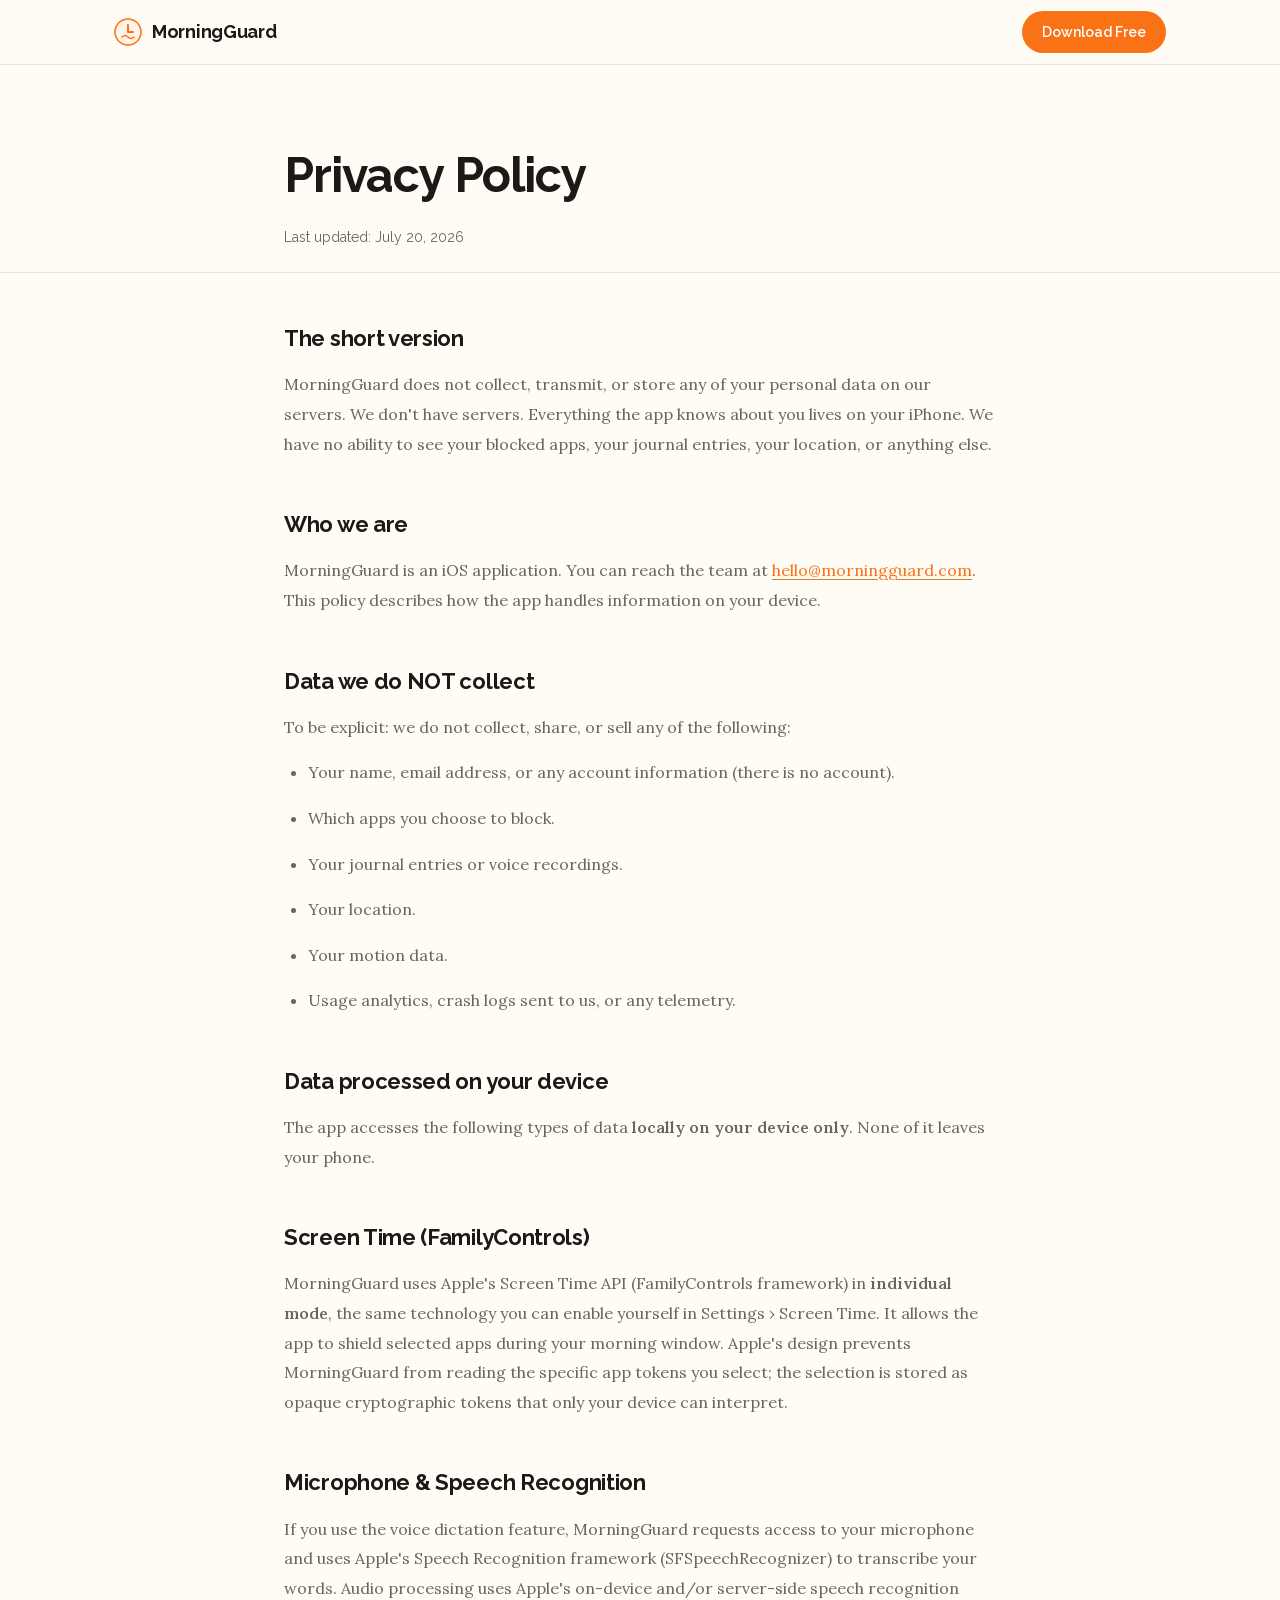
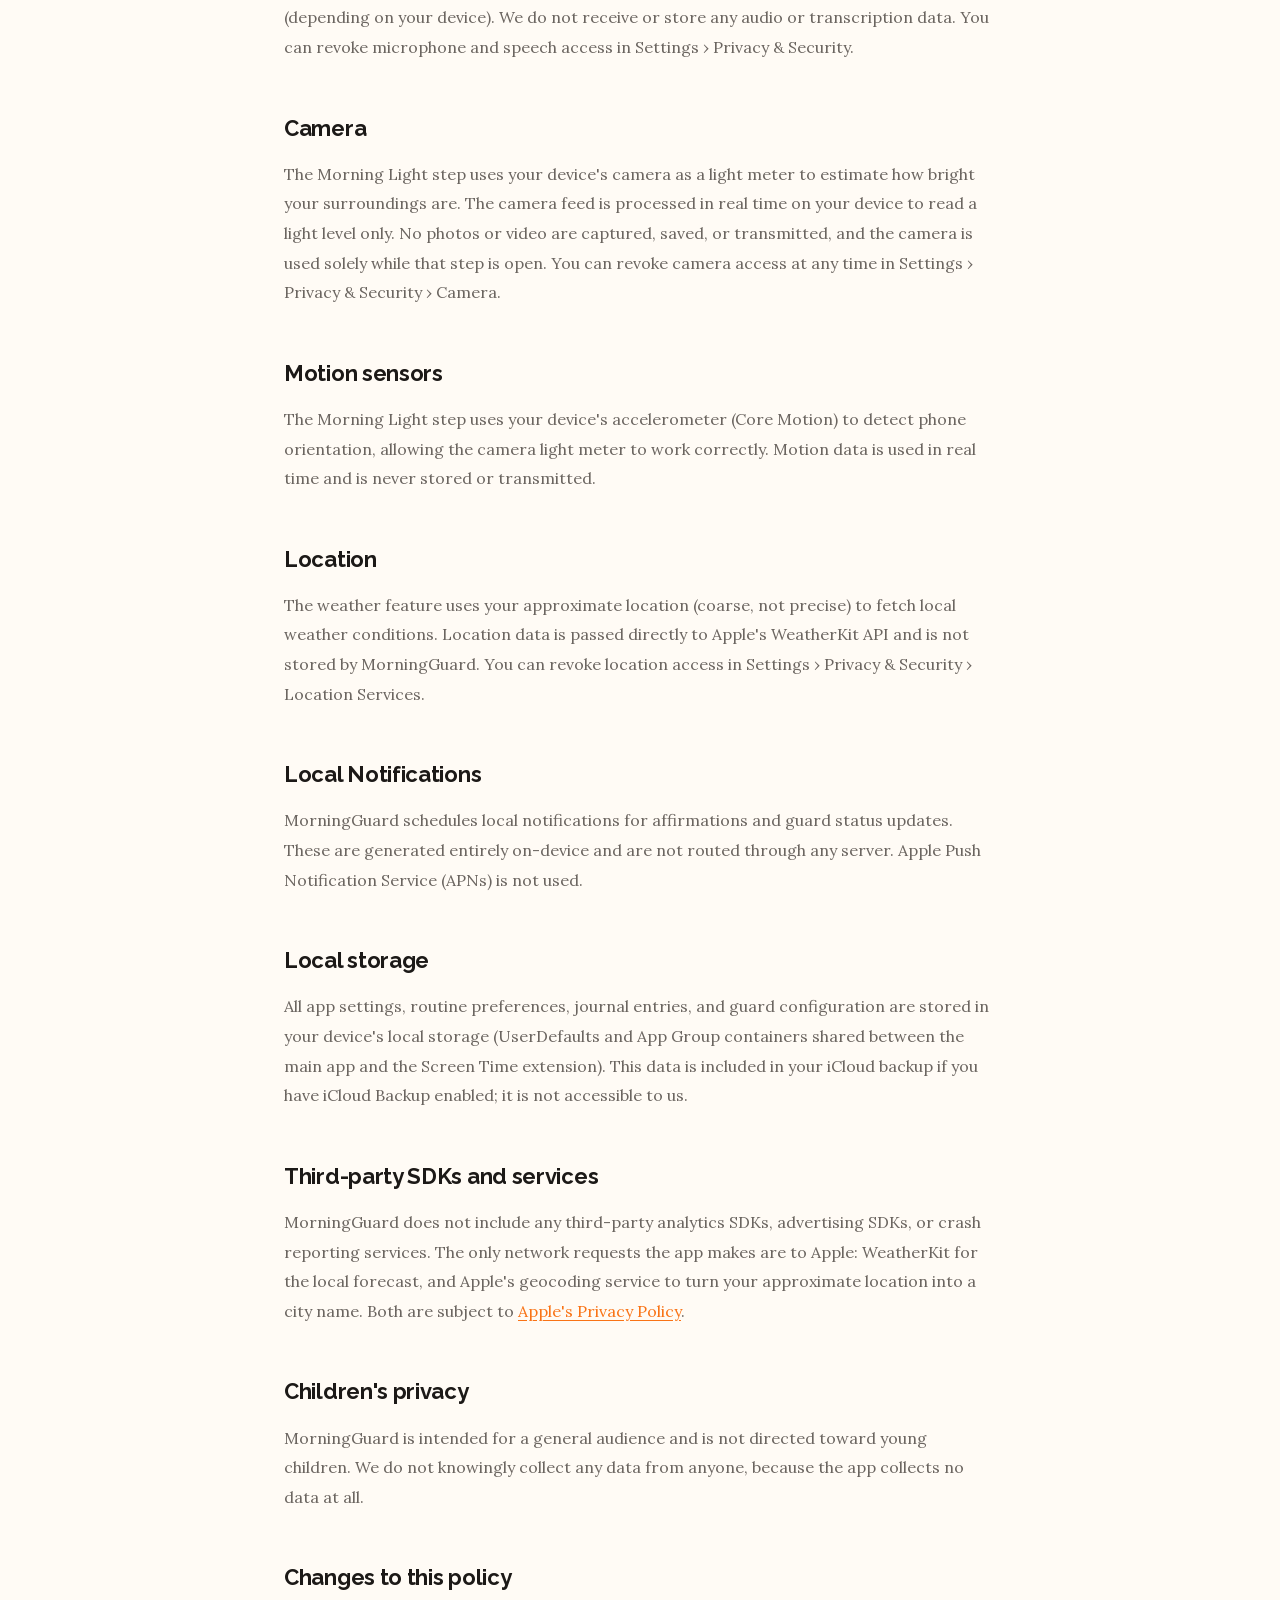
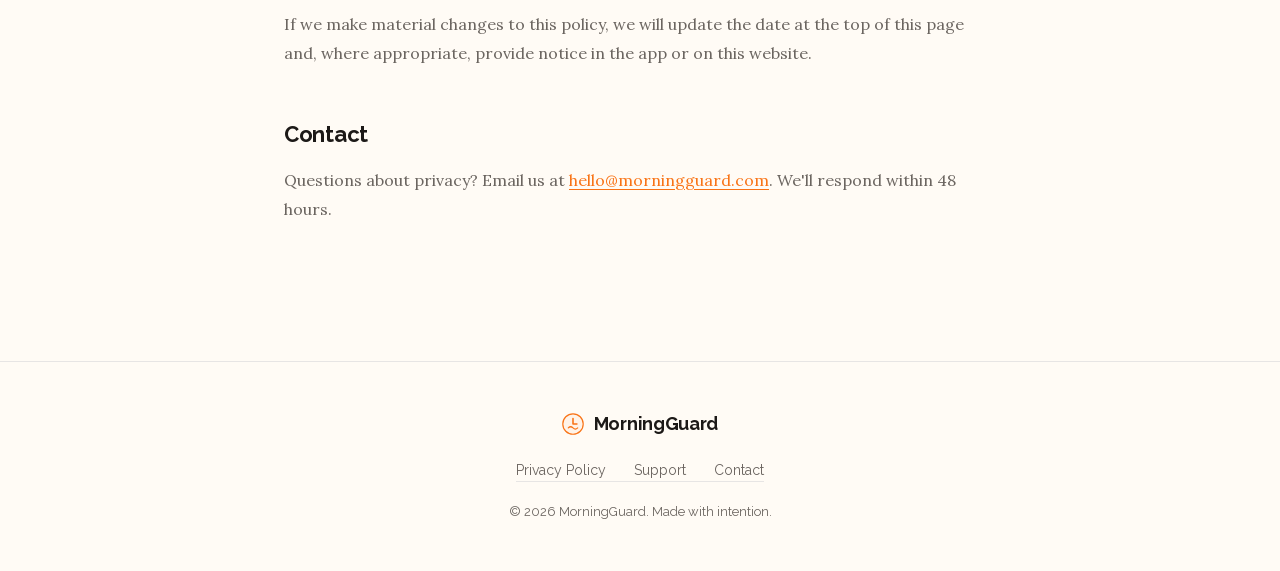
==== website/privacy.html @ 2bf74c4c "Add the guided morning routine, widget, and marketing site The block itself worked, but there was no" ====
<!DOCTYPE html>
<html lang="en">
<head>
  <meta charset="UTF-8" />
  <meta name="viewport" content="width=device-width, initial-scale=1.0" />
  <title>Privacy Policy | MorningGuard</title>
  <meta name="description" content="MorningGuard Privacy Policy. We collect no personal data. Everything stays on your device." />
  <link rel="icon" href="favicon.svg" type="image/svg+xml" />
  <link rel="stylesheet" href="fonts.css" />
  <link rel="stylesheet" href="styles.css" />
</head>
<body>

  <nav>
    <div class="nav-inner">
      <a class="nav-logo" href="/">
        <svg width="28" height="28" viewBox="0 0 28 28" fill="none" aria-hidden="true" focusable="false">
          <circle cx="14" cy="14" r="13" fill="#FFF3E8" stroke="#F97316" stroke-width="1.5"/>
          <path d="M14 7 L14 14 L19 14" stroke="#F97316" stroke-width="2" stroke-linecap="round" stroke-linejoin="round"/>
          <path d="M8 19 Q11 16 14 19 Q17 22 20 19" stroke="#F97316" stroke-width="1.5" stroke-linecap="round" fill="none"/>
        </svg>
        MorningGuard
      </a>
      <a class="nav-cta" href="https://apps.apple.com/app/id6793297906" target="_blank" rel="noopener">Download Free</a>
    </div>
  </nav>

  <div class="page-hero">
    <h1>Privacy Policy</h1>
    <p class="updated">Last updated: July 20, 2026</p>
  </div>

  <hr class="page-divider" />

  <div class="page-content">

    <h2>The short version</h2>
    <p>
      MorningGuard does not collect, transmit, or store any of your personal data on our servers.
      We don't have servers. Everything the app knows about you lives on your iPhone. We have no
      ability to see your blocked apps, your journal entries, your location, or anything else.
    </p>

    <h2>Who we are</h2>
    <p>
      MorningGuard is an iOS application. You can reach the team at
      <a href="mailto:hello@morningguard.com">hello@morningguard.com</a>.
      This policy describes how the app handles information on your device.
    </p>

    <h2>Data we do NOT collect</h2>
    <p>To be explicit: we do not collect, share, or sell any of the following:</p>
    <ul>
      <li>Your name, email address, or any account information (there is no account).</li>
      <li>Which apps you choose to block.</li>
      <li>Your journal entries or voice recordings.</li>
      <li>Your location.</li>
      <li>Your motion data.</li>
      <li>Usage analytics, crash logs sent to us, or any telemetry.</li>
    </ul>

    <h2>Data processed on your device</h2>
    <p>
      The app accesses the following types of data <strong>locally on your device only</strong>.
      None of it leaves your phone.
    </p>

    <h2>Screen Time (FamilyControls)</h2>
    <p>
      MorningGuard uses Apple's Screen Time API (FamilyControls framework) in
      <strong>individual mode</strong>, the same technology you can enable yourself in
      Settings &rsaquo; Screen Time. It allows the app to shield selected apps during your
      morning window. Apple's design prevents MorningGuard from reading the specific app tokens
      you select; the selection is stored as opaque cryptographic tokens that only your device
      can interpret.
    </p>

    <h2>Microphone &amp; Speech Recognition</h2>
    <p>
      If you use the voice dictation feature, MorningGuard requests access to your microphone
      and uses Apple's Speech Recognition framework (SFSpeechRecognizer) to transcribe your
      words. Audio processing uses Apple's on-device and/or server-side speech recognition
      (depending on your device). We do not receive or store any audio or transcription data.
      You can revoke microphone and speech access in Settings &rsaquo; Privacy &amp; Security.
    </p>

    <h2>Camera</h2>
    <p>
      The Morning Light step uses your device's camera as a light meter to estimate how bright
      your surroundings are. The camera feed is processed in real time on your device to read a
      light level only. No photos or video are captured, saved, or transmitted, and the camera is
      used solely while that step is open. You can revoke camera access at any time in Settings
      &rsaquo; Privacy &amp; Security &rsaquo; Camera.
    </p>

    <h2>Motion sensors</h2>
    <p>
      The Morning Light step uses your device's accelerometer (Core Motion) to detect phone
      orientation, allowing the camera light meter to work correctly. Motion data is used
      in real time and is never stored or transmitted.
    </p>

    <h2>Location</h2>
    <p>
      The weather feature uses your approximate location (coarse, not precise) to fetch local
      weather conditions. Location data is passed directly to Apple's WeatherKit API and is
      not stored by MorningGuard. You can revoke location access in Settings &rsaquo;
      Privacy &amp; Security &rsaquo; Location Services.
    </p>

    <h2>Local Notifications</h2>
    <p>
      MorningGuard schedules local notifications for affirmations and guard status updates.
      These are generated entirely on-device and are not routed through any server.
      Apple Push Notification Service (APNs) is not used.
    </p>

    <h2>Local storage</h2>
    <p>
      All app settings, routine preferences, journal entries, and guard configuration are stored
      in your device's local storage (UserDefaults and App Group containers shared between the
      main app and the Screen Time extension). This data is included in your iCloud backup if
      you have iCloud Backup enabled; it is not accessible to us.
    </p>

    <h2>Third-party SDKs and services</h2>
    <p>
      MorningGuard does not include any third-party analytics SDKs, advertising SDKs, or crash
      reporting services. The only network requests the app makes are to Apple: WeatherKit for
      the local forecast, and Apple's geocoding service to turn your approximate location into a
      city name. Both are subject to
      <a href="https://www.apple.com/legal/privacy/" target="_blank" rel="noopener">Apple's Privacy Policy</a>.
    </p>

    <h2>Children's privacy</h2>
    <p>
      MorningGuard is intended for a general audience and is not directed toward young children.
      We do not knowingly collect any data from anyone, because the app collects no data at all.
    </p>

    <h2>Changes to this policy</h2>
    <p>
      If we make material changes to this policy, we will update the date at the top of this
      page and, where appropriate, provide notice in the app or on this website.
    </p>

    <h2>Contact</h2>
    <p>
      Questions about privacy? Email us at
      <a href="mailto:hello@morningguard.com">hello@morningguard.com</a>.
      We'll respond within 48 hours.
    </p>

  </div>

  <footer>
    <div class="footer-inner">
      <a class="nav-logo" href="/">
        <svg width="22" height="22" viewBox="0 0 28 28" fill="none" aria-hidden="true" focusable="false">
          <circle cx="14" cy="14" r="13" fill="#FFF3E8" stroke="#F97316" stroke-width="1.5"/>
          <path d="M14 7 L14 14 L19 14" stroke="#F97316" stroke-width="2" stroke-linecap="round" stroke-linejoin="round"/>
          <path d="M8 19 Q11 16 14 19 Q17 22 20 19" stroke="#F97316" stroke-width="1.5" stroke-linecap="round" fill="none"/>
        </svg>
        MorningGuard
      </a>
      <nav class="footer-links">
        <a href="privacy.html">Privacy Policy</a>
        <a href="support.html">Support</a>
        <a href="mailto:hello@morningguard.com">Contact</a>
      </nav>
      <p class="footer-copy">© 2026 MorningGuard. Made with intention.</p>
    </div>
  </footer>

</body>
</html>
---- website/fonts.css ----
/* lora 400 italic (latin-ext) */
@font-face {
  font-family: 'Lora';
  font-style: italic;
  font-weight: 400;
  font-display: swap;
  src: url(./fonts/lora-400-italic-latin-ext.woff2) format('woff2');
  unicode-range: U+0100-02BA, U+02BD-02C5, U+02C7-02CC, U+02CE-02D7, U+02DD-02FF, U+0304, U+0308, U+0329, U+1D00-1DBF, U+1E00-1E9F, U+1EF2-1EFF, U+2020, U+20A0-20AB, U+20AD-20C0, U+2113, U+2C60-2C7F, U+A720-A7FF;
}
/* lora 400 italic (latin) */
@font-face {
  font-family: 'Lora';
  font-style: italic;
  font-weight: 400;
  font-display: swap;
  src: url(./fonts/lora-400-italic-latin.woff2) format('woff2');
  unicode-range: U+0000-00FF, U+0131, U+0152-0153, U+02BB-02BC, U+02C6, U+02DA, U+02DC, U+0304, U+0308, U+0329, U+2000-206F, U+20AC, U+2122, U+2191, U+2193, U+2212, U+2215, U+FEFF, U+FFFD;
}
/* lora 400 normal (latin-ext) */
@font-face {
  font-family: 'Lora';
  font-style: normal;
  font-weight: 400;
  font-display: swap;
  src: url(./fonts/lora-400-normal-latin-ext.woff2) format('woff2');
  unicode-range: U+0100-02BA, U+02BD-02C5, U+02C7-02CC, U+02CE-02D7, U+02DD-02FF, U+0304, U+0308, U+0329, U+1D00-1DBF, U+1E00-1E9F, U+1EF2-1EFF, U+2020, U+20A0-20AB, U+20AD-20C0, U+2113, U+2C60-2C7F, U+A720-A7FF;
}
/* lora 400 normal (latin) */
@font-face {
  font-family: 'Lora';
  font-style: normal;
  font-weight: 400;
  font-display: swap;
  src: url(./fonts/lora-400-normal-latin.woff2) format('woff2');
  unicode-range: U+0000-00FF, U+0131, U+0152-0153, U+02BB-02BC, U+02C6, U+02DA, U+02DC, U+0304, U+0308, U+0329, U+2000-206F, U+20AC, U+2122, U+2191, U+2193, U+2212, U+2215, U+FEFF, U+FFFD;
}
/* lora 600 normal (latin-ext) */
@font-face {
  font-family: 'Lora';
  font-style: normal;
  font-weight: 600;
  font-display: swap;
  src: url(./fonts/lora-600-normal-latin-ext.woff2) format('woff2');
  unicode-range: U+0100-02BA, U+02BD-02C5, U+02C7-02CC, U+02CE-02D7, U+02DD-02FF, U+0304, U+0308, U+0329, U+1D00-1DBF, U+1E00-1E9F, U+1EF2-1EFF, U+2020, U+20A0-20AB, U+20AD-20C0, U+2113, U+2C60-2C7F, U+A720-A7FF;
}
/* lora 600 normal (latin) */
@font-face {
  font-family: 'Lora';
  font-style: normal;
  font-weight: 600;
  font-display: swap;
  src: url(./fonts/lora-600-normal-latin.woff2) format('woff2');
  unicode-range: U+0000-00FF, U+0131, U+0152-0153, U+02BB-02BC, U+02C6, U+02DA, U+02DC, U+0304, U+0308, U+0329, U+2000-206F, U+20AC, U+2122, U+2191, U+2193, U+2212, U+2215, U+FEFF, U+FFFD;
}
/* raleway 400 normal (latin-ext) */
@font-face {
  font-family: 'Raleway';
  font-style: normal;
  font-weight: 400;
  font-display: swap;
  src: url(./fonts/raleway-400-normal-latin-ext.woff2) format('woff2');
  unicode-range: U+0100-02BA, U+02BD-02C5, U+02C7-02CC, U+02CE-02D7, U+02DD-02FF, U+0304, U+0308, U+0329, U+1D00-1DBF, U+1E00-1E9F, U+1EF2-1EFF, U+2020, U+20A0-20AB, U+20AD-20C0, U+2113, U+2C60-2C7F, U+A720-A7FF;
}
/* raleway 400 normal (latin) */
@font-face {
  font-family: 'Raleway';
  font-style: normal;
  font-weight: 400;
  font-display: swap;
  src: url(./fonts/raleway-400-normal-latin.woff2) format('woff2');
  unicode-range: U+0000-00FF, U+0131, U+0152-0153, U+02BB-02BC, U+02C6, U+02DA, U+02DC, U+0304, U+0308, U+0329, U+2000-206F, U+20AC, U+2122, U+2191, U+2193, U+2212, U+2215, U+FEFF, U+FFFD;
}
/* raleway 500 normal (latin-ext) */
@font-face {
  font-family: 'Raleway';
  font-style: normal;
  font-weight: 500;
  font-display: swap;
  src: url(./fonts/raleway-500-normal-latin-ext.woff2) format('woff2');
  unicode-range: U+0100-02BA, U+02BD-02C5, U+02C7-02CC, U+02CE-02D7, U+02DD-02FF, U+0304, U+0308, U+0329, U+1D00-1DBF, U+1E00-1E9F, U+1EF2-1EFF, U+2020, U+20A0-20AB, U+20AD-20C0, U+2113, U+2C60-2C7F, U+A720-A7FF;
}
/* raleway 500 normal (latin) */
@font-face {
  font-family: 'Raleway';
  font-style: normal;
  font-weight: 500;
  font-display: swap;
  src: url(./fonts/raleway-500-normal-latin.woff2) format('woff2');
  unicode-range: U+0000-00FF, U+0131, U+0152-0153, U+02BB-02BC, U+02C6, U+02DA, U+02DC, U+0304, U+0308, U+0329, U+2000-206F, U+20AC, U+2122, U+2191, U+2193, U+2212, U+2215, U+FEFF, U+FFFD;
}
/* raleway 600 normal (latin-ext) */
@font-face {
  font-family: 'Raleway';
  font-style: normal;
  font-weight: 600;
  font-display: swap;
  src: url(./fonts/raleway-600-normal-latin-ext.woff2) format('woff2');
  unicode-range: U+0100-02BA, U+02BD-02C5, U+02C7-02CC, U+02CE-02D7, U+02DD-02FF, U+0304, U+0308, U+0329, U+1D00-1DBF, U+1E00-1E9F, U+1EF2-1EFF, U+2020, U+20A0-20AB, U+20AD-20C0, U+2113, U+2C60-2C7F, U+A720-A7FF;
}
/* raleway 600 normal (latin) */
@font-face {
  font-family: 'Raleway';
  font-style: normal;
  font-weight: 600;
  font-display: swap;
  src: url(./fonts/raleway-600-normal-latin.woff2) format('woff2');
  unicode-range: U+0000-00FF, U+0131, U+0152-0153, U+02BB-02BC, U+02C6, U+02DA, U+02DC, U+0304, U+0308, U+0329, U+2000-206F, U+20AC, U+2122, U+2191, U+2193, U+2212, U+2215, U+FEFF, U+FFFD;
}
/* raleway 700 normal (latin-ext) */
@font-face {
  font-family: 'Raleway';
  font-style: normal;
  font-weight: 700;
  font-display: swap;
  src: url(./fonts/raleway-700-normal-latin-ext.woff2) format('woff2');
  unicode-range: U+0100-02BA, U+02BD-02C5, U+02C7-02CC, U+02CE-02D7, U+02DD-02FF, U+0304, U+0308, U+0329, U+1D00-1DBF, U+1E00-1E9F, U+1EF2-1EFF, U+2020, U+20A0-20AB, U+20AD-20C0, U+2113, U+2C60-2C7F, U+A720-A7FF;
}
/* raleway 700 normal (latin) */
@font-face {
  font-family: 'Raleway';
  font-style: normal;
  font-weight: 700;
  font-display: swap;
  src: url(./fonts/raleway-700-normal-latin.woff2) format('woff2');
  unicode-range: U+0000-00FF, U+0131, U+0152-0153, U+02BB-02BC, U+02C6, U+02DA, U+02DC, U+0304, U+0308, U+0329, U+2000-206F, U+20AC, U+2122, U+2191, U+2193, U+2212, U+2215, U+FEFF, U+FFFD;
}
---- website/styles.css ----
/* ============================================================
   MorningGuard — Website Styles
   ============================================================ */

*, *::before, *::after { box-sizing: border-box; margin: 0; padding: 0; }

:root {
  --sunrise:    #F97316;
  --sunrise-lt: #FFF3E8;
  --sunrise-md: #FED7AA;
  --cream:      #FFFBF5;
  --card:       #FFFFFF;
  --text:       #1C1917;
  --text-sec:   #6B6560;
  --border:     #E7E5E4;
  --radius:     18px;
  --radius-sm:  12px;
  font-size: 16px;
}

html { scroll-behavior: smooth; }

body {
  font-family: 'Raleway', system-ui, sans-serif;
  background: var(--cream);
  color: var(--text);
  line-height: 1.6;
  -webkit-font-smoothing: antialiased;
}

/* ─── NAV ──────────────────────────────────────────────────── */

nav {
  position: sticky;
  top: 0;
  z-index: 100;
  background: rgba(255, 251, 245, 0.88);
  backdrop-filter: blur(12px);
  -webkit-backdrop-filter: blur(12px);
  border-bottom: 1px solid var(--border);
}

.nav-inner {
  max-width: 1100px;
  margin: 0 auto;
  padding: 0 24px;
  height: 64px;
  display: flex;
  align-items: center;
  justify-content: space-between;
}

.nav-logo {
  display: flex;
  align-items: center;
  gap: 10px;
  font-family: 'Raleway', sans-serif;
  font-weight: 700;
  font-size: 18px;
  color: var(--text);
  text-decoration: none;
  letter-spacing: -0.3px;
}

.nav-cta {
  display: inline-flex;
  align-items: center;
  background: var(--sunrise);
  color: #fff;
  font-family: 'Raleway', sans-serif;
  font-weight: 600;
  font-size: 14px;
  padding: 10px 20px;
  border-radius: 50px;
  text-decoration: none;
  transition: opacity .15s, transform .15s;
}
.nav-cta:hover { opacity: .9; transform: translateY(-1px); }

/* ─── HERO ──────────────────────────────────────────────────── */

.hero {
  max-width: 1100px;
  margin: 0 auto;
  padding: 80px 24px 60px;
  display: flex;
  flex-direction: column;
  align-items: center;
  text-align: center;
}

.hero-badge {
  display: inline-flex;
  align-items: center;
  gap: 6px;
  background: var(--sunrise-lt);
  border: 1px solid var(--sunrise-md);
  color: var(--sunrise);
  font-size: 13px;
  font-weight: 600;
  padding: 6px 14px;
  border-radius: 50px;
  margin-bottom: 28px;
  letter-spacing: 0.4px;
}

.hero h1 {
  font-family: 'Raleway', sans-serif;
  font-size: clamp(48px, 8vw, 80px);
  font-weight: 700;
  line-height: 1.05;
  letter-spacing: -2px;
  color: var(--text);
  margin-bottom: 24px;
}

.hero h1 em {
  font-style: normal;
  color: var(--sunrise);
}

.hero-sub {
  font-family: 'Lora', Georgia, serif;
  font-size: clamp(18px, 2.5vw, 22px);
  color: var(--text-sec);
  max-width: 560px;
  line-height: 1.7;
  margin-bottom: 48px;
}


/* Phone mockups with real screenshots */
.hero-phones {
  position: relative;
  width: 340px;
  height: 440px;
}

.phone-mockup {
  position: absolute;
  width: 190px;
  background: #1C1917;
  border-radius: 30px;
  padding: 8px;
  box-shadow: 0 24px 60px rgba(0,0,0,.28);
}

.phone-shot {
  display: block;
  width: 100%;
  height: auto;
  border-radius: 22px;
}

.phone-front {
  right: 0;
  bottom: 0;
  z-index: 2;
}

.phone-back {
  left: 0;
  top: 0;
  transform: rotate(-6deg);
  z-index: 1;
  opacity: .95;
}

/* ─── SCREENSHOT GALLERY ────────────────────────────────────── */

.gallery {
  max-width: 1100px;
  margin: 0 auto;
  padding: 40px 24px 100px;
  text-align: center;
}

.gallery h2 {
  font-family: 'Raleway', sans-serif;
  font-size: clamp(28px, 5vw, 44px);
  font-weight: 700;
  letter-spacing: -1px;
  color: var(--text);
  margin-bottom: 56px;
  line-height: 1.15;
}

.gallery-row {
  display: flex;
  justify-content: center;
  align-items: flex-end;
  gap: 28px;
  flex-wrap: wrap;
}

.gallery-phone {
  margin: 0;
  width: 220px;
  max-width: 68vw;
}

.gallery-phone img {
  display: block;
  width: 100%;
  height: auto;
  border-radius: 26px;
  background: #1C1917;
  padding: 8px;
  box-shadow: 0 18px 44px rgba(0,0,0,.18);
}

.gallery-phone figcaption {
  margin-top: 18px;
  font-family: 'Raleway', sans-serif;
  font-weight: 600;
  font-size: 15px;
  color: var(--text);
}

/* ─── SOCIAL PROOF ──────────────────────────────────────────── */

.proof {
  background: var(--sunrise-lt);
  border-top: 1px solid var(--sunrise-md);
  border-bottom: 1px solid var(--sunrise-md);
  padding: 52px 24px;
  text-align: center;
}

.proof > p {
  font-size: 13px;
  font-weight: 600;
  letter-spacing: 1.2px;
  text-transform: uppercase;
  color: var(--sunrise);
  margin-bottom: 36px;
}

.proof-stats {
  display: flex;
  justify-content: center;
  align-items: center;
  gap: 0;
  max-width: 700px;
  margin: 0 auto;
  flex-wrap: wrap;
}

.stat {
  flex: 1;
  min-width: 160px;
  display: flex;
  flex-direction: column;
  align-items: center;
  gap: 6px;
  padding: 8px 24px;
}

.stat-num {
  font-family: 'Raleway', sans-serif;
  font-size: 52px;
  font-weight: 700;
  color: var(--sunrise);
  line-height: 1;
  letter-spacing: -2px;
}

.stat-label {
  font-size: 14px;
  color: var(--text-sec);
  max-width: 120px;
  line-height: 1.4;
  text-align: center;
}

.stat-divider {
  width: 1px;
  height: 60px;
  background: var(--sunrise-md);
  flex-shrink: 0;
}

/* ─── HOW IT WORKS ──────────────────────────────────────────── */

.section-label {
  font-size: 12px;
  font-weight: 700;
  letter-spacing: 1.5px;
  text-transform: uppercase;
  color: var(--sunrise);
  margin-bottom: 14px;
}

.how {
  max-width: 1100px;
  margin: 0 auto;
  padding: 100px 24px;
  text-align: center;
}

.how h2 {
  font-family: 'Raleway', sans-serif;
  font-size: clamp(30px, 5vw, 44px);
  font-weight: 700;
  letter-spacing: -1px;
  color: var(--text);
  margin-bottom: 60px;
  line-height: 1.15;
}

.steps {
  display: grid;
  grid-template-columns: repeat(auto-fit, minmax(260px, 1fr));
  gap: 28px;
  text-align: left;
}

.step {
  background: var(--card);
  border: 1px solid var(--border);
  border-radius: var(--radius);
  padding: 36px 32px;
  position: relative;
}

.step-num {
  font-size: 11px;
  font-weight: 700;
  color: var(--sunrise);
  letter-spacing: 1px;
  margin-bottom: 16px;
}

.step-icon {
  font-size: 36px;
  margin-bottom: 16px;
  line-height: 1;
}

.step h3 {
  font-family: 'Raleway', sans-serif;
  font-size: 20px;
  font-weight: 700;
  color: var(--text);
  margin-bottom: 12px;
  letter-spacing: -0.3px;
}

.step p {
  font-family: 'Lora', Georgia, serif;
  font-size: 15px;
  color: var(--text-sec);
  line-height: 1.75;
}

/* ─── FEATURES ──────────────────────────────────────────────── */

.features {
  background: var(--text);
  color: #fff;
  padding: 100px 24px;
  text-align: center;
}

.features .section-label { color: var(--sunrise); }

.features h2 {
  font-family: 'Raleway', sans-serif;
  font-size: clamp(28px, 5vw, 44px);
  font-weight: 700;
  letter-spacing: -1px;
  color: #fff;
  margin-bottom: 60px;
  line-height: 1.2;
  max-width: 700px;
  margin-left: auto;
  margin-right: auto;
}

.feature-grid {
  display: grid;
  grid-template-columns: repeat(auto-fit, minmax(280px, 1fr));
  gap: 20px;
  max-width: 1100px;
  margin: 0 auto;
  text-align: left;
}

.feature-card {
  background: rgba(255,255,255,.06);
  border: 1px solid rgba(255,255,255,.1);
  border-radius: var(--radius);
  padding: 32px 28px;
  transition: background .2s;
}
.feature-card:hover { background: rgba(255,255,255,.1); }

.feature-icon {
  font-size: 30px;
  margin-bottom: 16px;
  line-height: 1;
}

.feature-card h4 {
  font-family: 'Raleway', sans-serif;
  font-size: 17px;
  font-weight: 700;
  color: #fff;
  margin-bottom: 10px;
  letter-spacing: -0.2px;
}

.feature-card p {
  font-family: 'Lora', Georgia, serif;
  font-size: 14px;
  color: rgba(255,255,255,.6);
  line-height: 1.75;
}

/* ─── PRIVACY ───────────────────────────────────────────────── */

.privacy-section {
  background: var(--sunrise-lt);
  border-top: 1px solid var(--sunrise-md);
  border-bottom: 1px solid var(--sunrise-md);
  padding: 80px 24px;
  text-align: center;
}

.privacy-inner { max-width: 600px; margin: 0 auto; }

.privacy-icon { font-size: 48px; margin-bottom: 20px; }

.privacy-section h2 {
  font-family: 'Raleway', sans-serif;
  font-size: clamp(26px, 4vw, 36px);
  font-weight: 700;
  letter-spacing: -0.8px;
  color: var(--text);
  margin-bottom: 20px;
}

.privacy-section p {
  font-family: 'Lora', Georgia, serif;
  font-size: 17px;
  color: var(--text-sec);
  line-height: 1.8;
  margin-bottom: 28px;
}

.privacy-link {
  color: var(--sunrise);
  font-weight: 600;
  font-size: 15px;
  text-decoration: none;
  border-bottom: 1.5px solid var(--sunrise-md);
  padding-bottom: 2px;
  transition: border-color .15s;
}
.privacy-link:hover { border-color: var(--sunrise); }

/* ─── BOTTOM CTA ────────────────────────────────────────────── */

.bottom-cta {
  background: linear-gradient(135deg, #431407 0%, #7C2D12 100%);
  padding: 100px 24px;
  text-align: center;
  color: #fff;
}

.bottom-cta h2 {
  font-family: 'Raleway', sans-serif;
  font-size: clamp(28px, 5vw, 44px);
  font-weight: 700;
  letter-spacing: -1px;
  color: #fff;
  margin-bottom: 16px;
}

.bottom-cta p {
  font-family: 'Lora', Georgia, serif;
  font-size: 18px;
  color: rgba(255,255,255,.7);
  margin-bottom: 40px;
  max-width: 440px;
  margin-left: auto;
  margin-right: auto;
  line-height: 1.7;
}

/* ─── FOOTER ────────────────────────────────────────────────── */

footer {
  border-top: 1px solid var(--border);
  padding: 48px 24px;
  background: var(--cream);
}

.footer-inner {
  max-width: 1100px;
  margin: 0 auto;
  display: flex;
  flex-direction: column;
  align-items: center;
  gap: 20px;
  text-align: center;
}

.footer-links {
  display: flex;
  gap: 28px;
  flex-wrap: wrap;
  justify-content: center;
}

.footer-links a {
  font-size: 14px;
  color: var(--text-sec);
  text-decoration: none;
  transition: color .15s;
}
.footer-links a:hover { color: var(--sunrise); }

.footer-copy {
  font-size: 13px;
  color: var(--text-sec);
}

/* ─── SHARED: PRIVACY & SUPPORT PAGES ──────────────────────── */

.page-hero {
  max-width: 760px;
  margin: 0 auto;
  padding: 72px 24px 24px;
}

.page-hero h1 {
  font-family: 'Raleway', sans-serif;
  font-size: clamp(32px, 5vw, 48px);
  font-weight: 700;
  letter-spacing: -1px;
  color: var(--text);
  margin-bottom: 12px;
}

.page-hero .updated {
  font-size: 14px;
  color: var(--text-sec);
  margin-bottom: 0;
}

.page-content {
  max-width: 760px;
  margin: 0 auto;
  padding: 48px 24px 120px;
}

.page-content h2 {
  font-family: 'Raleway', sans-serif;
  font-size: 22px;
  font-weight: 700;
  color: var(--text);
  margin: 48px 0 14px;
  letter-spacing: -0.3px;
}

.page-content h2:first-child { margin-top: 0; }

.page-content p, .page-content li {
  font-family: 'Lora', Georgia, serif;
  font-size: 16px;
  color: var(--text-sec);
  line-height: 1.85;
  margin-bottom: 16px;
}

.page-content ul, .page-content ol {
  padding-left: 24px;
  margin-bottom: 16px;
}

.page-content a {
  color: var(--sunrise);
  text-decoration: underline;
  text-underline-offset: 3px;
}

.page-divider {
  border: none;
  border-top: 1px solid var(--border);
  margin: 0;
}

/* ─── APP STORE BUTTON ──────────────────────────────────────── */

.appstore-btn {
  display: inline-flex;
  align-items: center;
  gap: 14px;
  background: #000;
  color: #fff;
  text-decoration: none;
  padding: 13px 26px;
  border-radius: 14px;
  transition: opacity .15s, transform .15s;
  border: 1.5px solid rgba(255,255,255,.15);
}
.appstore-btn:hover { opacity: .82; transform: translateY(-1px); }

.appstore-text { display: flex; flex-direction: column; line-height: 1; }

.appstore-sub {
  font-family: 'Raleway', sans-serif;
  font-size: 11px;
  font-weight: 500;
  letter-spacing: 0.4px;
  opacity: .85;
  margin-bottom: 2px;
}

.appstore-main {
  font-family: 'Raleway', sans-serif;
  font-size: 21px;
  font-weight: 700;
  letter-spacing: -0.4px;
}

.download-group {
  display: flex;
  flex-direction: column;
  align-items: center;
  gap: 14px;
  margin-bottom: 72px;
}

.download-meta {
  font-size: 13px;
  color: var(--text-sec);
  letter-spacing: 0.2px;
}

/* App Store button on dark backgrounds */
.appstore-btn--light {
  background: #fff;
  color: #000;
  border: none;
}
.appstore-btn--light .appstore-sub { opacity: .6; }

/* ─── RESPONSIVE ────────────────────────────────────────────── */

@media (max-width: 640px) {
  .hero-phones { display: none; }
  .stat-divider { display: none; }
  .proof-stats { flex-direction: column; gap: 24px; }
  .step { padding: 28px 24px; }
}

@media (min-width: 900px) {
  .hero-phones { display: block; margin-top: -16px; }
}
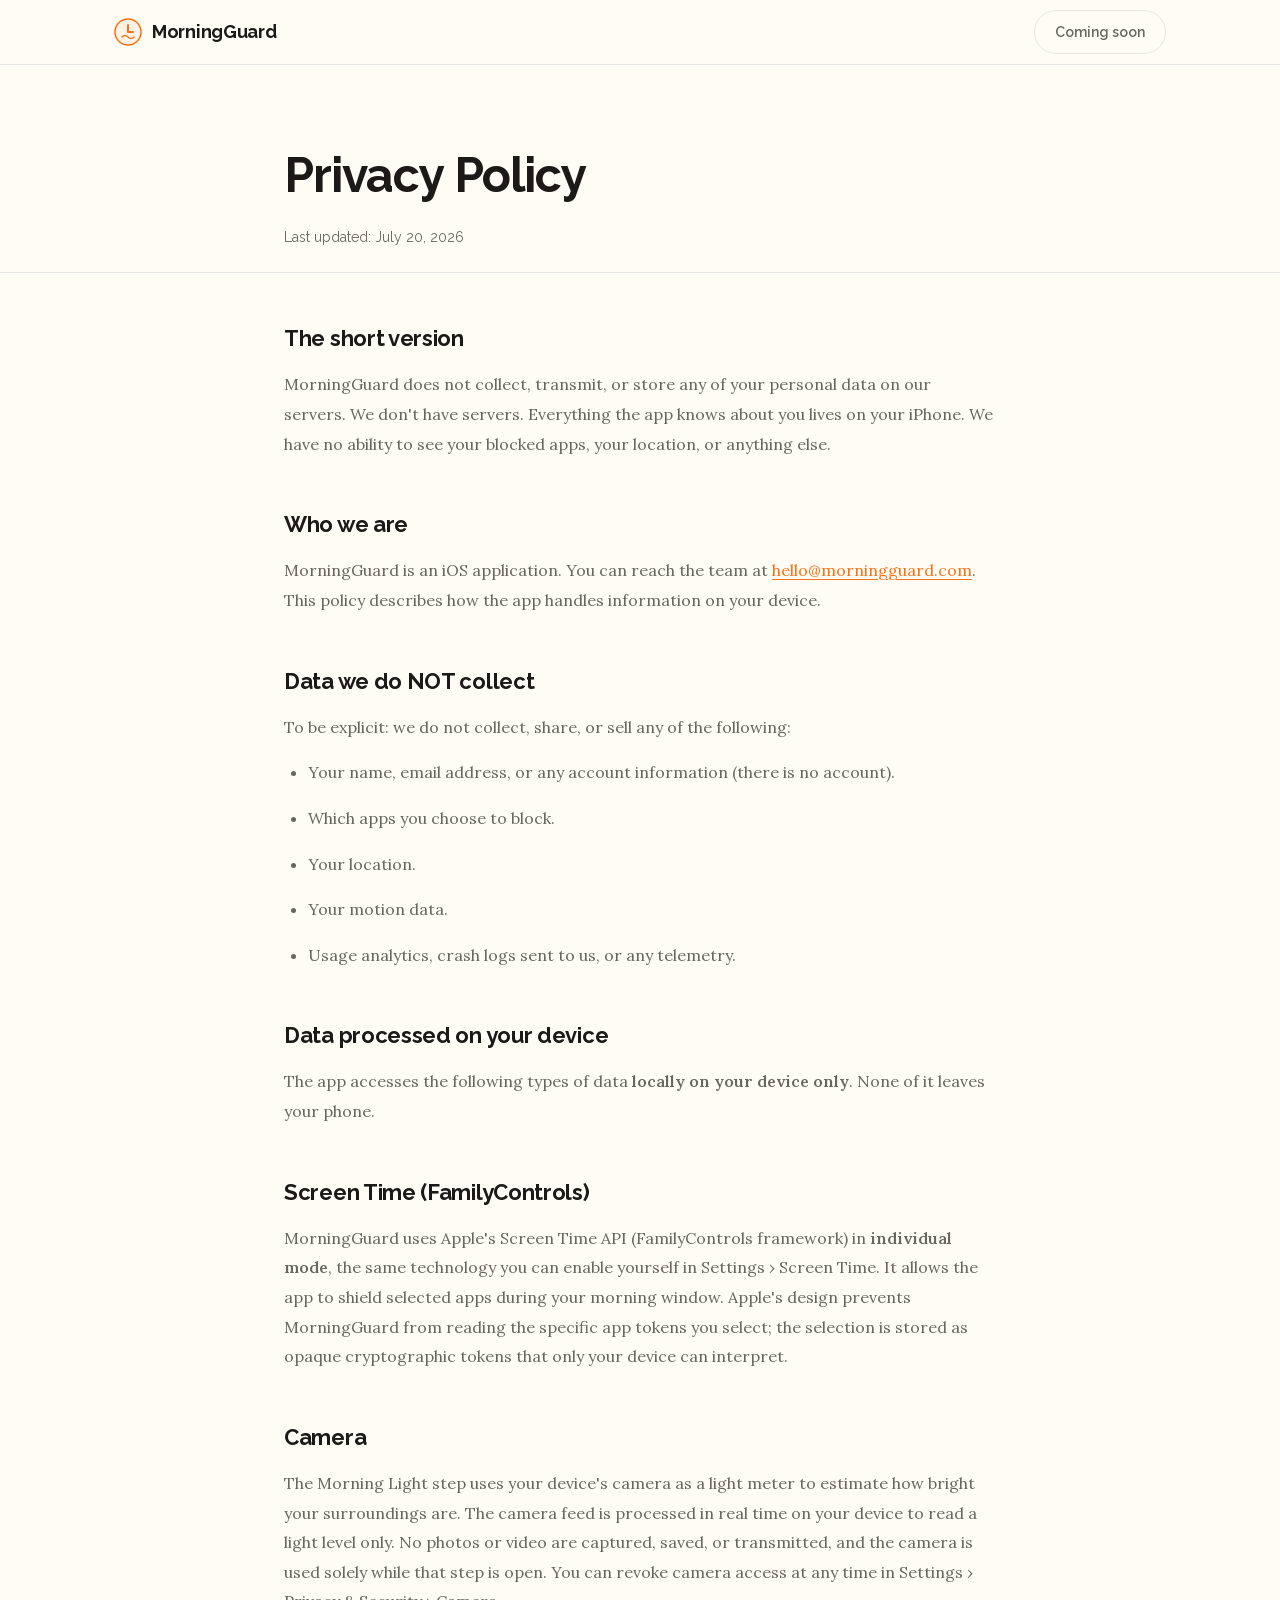
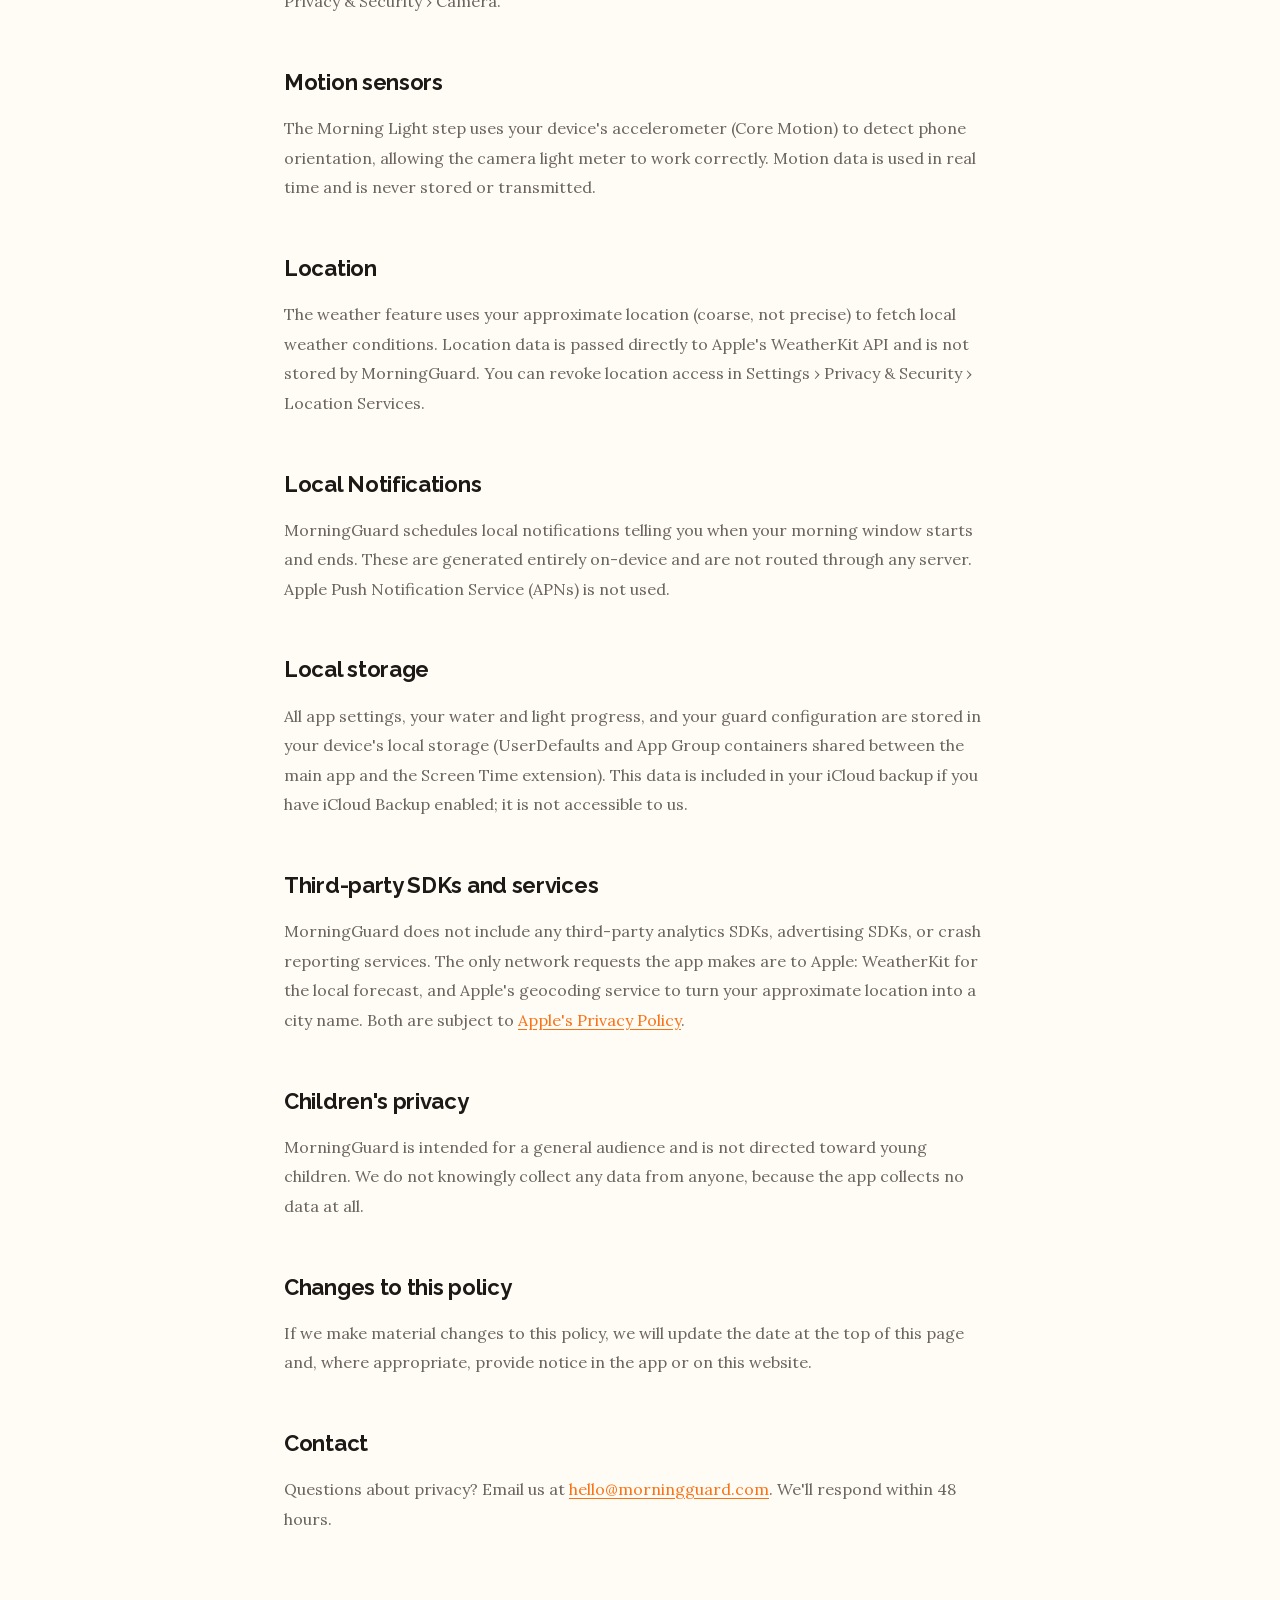
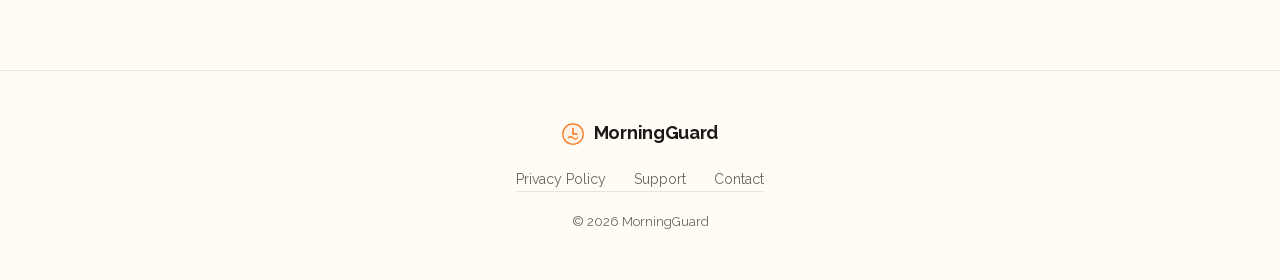
==== commit 775215b3: "Cut the app back to the block, plus water and light The guided routine was most of the codebase and " ====
--- a/website/privacy.html
+++ b/website/privacy.html
@@ -21,7 +21,7 @@
         </svg>
         MorningGuard
       </a>
-      <a class="nav-cta" href="https://apps.apple.com/app/id6793297906" target="_blank" rel="noopener">Download Free</a>
+      <span class="nav-cta nav-cta--pending">Coming soon</span>
     </div>
   </nav>
 
@@ -38,7 +38,7 @@
     <p>
       MorningGuard does not collect, transmit, or store any of your personal data on our servers.
       We don't have servers. Everything the app knows about you lives on your iPhone. We have no
-      ability to see your blocked apps, your journal entries, your location, or anything else.
+      ability to see your blocked apps, your location, or anything else.
     </p>
 
     <h2>Who we are</h2>
@@ -53,7 +53,6 @@
     <ul>
       <li>Your name, email address, or any account information (there is no account).</li>
       <li>Which apps you choose to block.</li>
-      <li>Your journal entries or voice recordings.</li>
       <li>Your location.</li>
       <li>Your motion data.</li>
       <li>Usage analytics, crash logs sent to us, or any telemetry.</li>
@@ -73,15 +72,6 @@
       morning window. Apple's design prevents MorningGuard from reading the specific app tokens
       you select; the selection is stored as opaque cryptographic tokens that only your device
       can interpret.
-    </p>
-
-    <h2>Microphone &amp; Speech Recognition</h2>
-    <p>
-      If you use the voice dictation feature, MorningGuard requests access to your microphone
-      and uses Apple's Speech Recognition framework (SFSpeechRecognizer) to transcribe your
-      words. Audio processing uses Apple's on-device and/or server-side speech recognition
-      (depending on your device). We do not receive or store any audio or transcription data.
-      You can revoke microphone and speech access in Settings &rsaquo; Privacy &amp; Security.
     </p>
 
     <h2>Camera</h2>
@@ -110,14 +100,14 @@
 
     <h2>Local Notifications</h2>
     <p>
-      MorningGuard schedules local notifications for affirmations and guard status updates.
+      MorningGuard schedules local notifications telling you when your morning window starts and ends.
       These are generated entirely on-device and are not routed through any server.
       Apple Push Notification Service (APNs) is not used.
     </p>
 
     <h2>Local storage</h2>
     <p>
-      All app settings, routine preferences, journal entries, and guard configuration are stored
+      All app settings, your water and light progress, and your guard configuration are stored
       in your device's local storage (UserDefaults and App Group containers shared between the
       main app and the Screen Time extension). This data is included in your iCloud backup if
       you have iCloud Backup enabled; it is not accessible to us.
@@ -168,7 +158,7 @@
         <a href="support.html">Support</a>
         <a href="mailto:hello@morningguard.com">Contact</a>
       </nav>
-      <p class="footer-copy">© 2026 MorningGuard. Made with intention.</p>
+      <p class="footer-copy">© 2026 MorningGuard</p>
     </div>
   </footer>
 
--- a/website/styles.css
+++ b/website/styles.css
@@ -659,3 +659,103 @@
 @media (min-width: 900px) {
   .hero-phones { display: block; margin-top: -16px; }
 }
+
+/* ─── BLOCKING DEMO ────────────────────────────────────────── */
+/* An 8s loop showing what the block actually does: you reach for a
+   distracting app, it starts to open, the shield takes over. Pure SVG + CSS
+   so it stays sharp at any size and ships as a few KB of markup. */
+
+.demo {
+  padding: 56px 24px 8px;
+  display: flex;
+  flex-direction: column;
+  align-items: center;
+  gap: 20px;
+}
+
+.demo-frame {
+  width: 100%;
+  max-width: 300px;
+  height: auto;
+  filter: drop-shadow(0 22px 44px rgba(28, 25, 23, 0.18));
+}
+
+.demo-caption {
+  font-size: 0.85rem;
+  color: var(--text-sec);
+  text-align: center;
+  max-width: 34ch;
+}
+
+/* The tapping finger drifts up to the app icon, presses, and leaves. */
+.mg-finger { animation: mg-finger 8s ease-in-out infinite; transform-origin: center; }
+@keyframes mg-finger {
+  0%             { opacity: 0; transform: translate(60px, 300px) scale(1); }
+  8%             { opacity: 0.9; transform: translate(10px, 120px) scale(1); }
+  19%            { opacity: 0.9; transform: translate(0, 0) scale(1); }
+  22%            { opacity: 0.9; transform: translate(0, 0) scale(0.82); }
+  26%            { opacity: 0.9; transform: translate(0, 0) scale(1); }
+  33%, 100%      { opacity: 0; transform: translate(0, -30px) scale(1); }
+}
+
+/* The icon the finger hit swells as though the app were launching, then is
+   covered before it ever gets there. */
+.mg-launch { animation: mg-launch 8s ease-in-out infinite; transform-origin: 64px 274px; }
+@keyframes mg-launch {
+  0%, 24%   { transform: scale(1); opacity: 1; }
+  36%       { transform: scale(4.2); opacity: 1; }
+  50%, 100% { transform: scale(4.2); opacity: 1; }
+}
+
+/* The shield slides up over the launching app and holds. */
+.mg-shield { animation: mg-shield 8s ease-in-out infinite; }
+@keyframes mg-shield {
+  0%, 33%    { transform: translateY(560px); }
+  48%        { transform: translateY(0); }
+  88%        { transform: translateY(0); }
+  96%, 100%  { transform: translateY(560px); }
+}
+
+/* Home screen dims as the shield arrives so the shield reads as "on top". */
+.mg-home { animation: mg-home 8s ease-in-out infinite; }
+@keyframes mg-home {
+  0%, 36%   { opacity: 1; }
+  50%, 88%  { opacity: 0.25; }
+  97%, 100% { opacity: 1; }
+}
+
+/* Four discrete ticks, each holding its slot, so the clock reads as running. */
+.mg-tick { opacity: 0; }
+.mg-tick-1 { animation: mg-tick-1 8s steps(1, end) infinite; }
+.mg-tick-2 { animation: mg-tick-2 8s steps(1, end) infinite; }
+.mg-tick-3 { animation: mg-tick-3 8s steps(1, end) infinite; }
+.mg-tick-4 { animation: mg-tick-4 8s steps(1, end) infinite; }
+@keyframes mg-tick-1 { 0%, 49% { opacity: 0; } 50%, 58% { opacity: 1; } 59%, 100% { opacity: 0; } }
+@keyframes mg-tick-2 { 0%, 58% { opacity: 0; } 59%, 67% { opacity: 1; } 68%, 100% { opacity: 0; } }
+@keyframes mg-tick-3 { 0%, 67% { opacity: 0; } 68%, 76% { opacity: 1; } 77%, 100% { opacity: 0; } }
+@keyframes mg-tick-4 { 0%, 76% { opacity: 0; } 77%, 92% { opacity: 1; } 93%, 100% { opacity: 0; } }
+
+/* Anyone who has asked for less motion gets the punchline as a still: the
+   shield up, the clock showing, nothing moving. */
+@media (prefers-reduced-motion: reduce) {
+  .mg-finger { display: none; }
+  .mg-launch, .mg-shield, .mg-home, .mg-tick-1,
+  .mg-tick-2, .mg-tick-3, .mg-tick-4 { animation: none; }
+  .mg-launch { transform: scale(4.2); }
+  .mg-shield { transform: translateY(0); }
+  .mg-home   { opacity: 0.25; }
+  .mg-tick-1 { opacity: 1; }
+}
+
+/* The store listing is not live yet, so the nav slot states that plainly
+   instead of pretending to be a download link. */
+.nav-cta--pending {
+  background: transparent;
+  color: var(--text-sec);
+  border: 1px solid var(--border);
+  cursor: default;
+}
+
+/* Four cards in an auto-fit grid land 3 + 1, which reads as a mistake. Cap the
+   track count so they sit 2 x 2 once there is room for it. */
+.feature-grid { max-width: 760px; }
